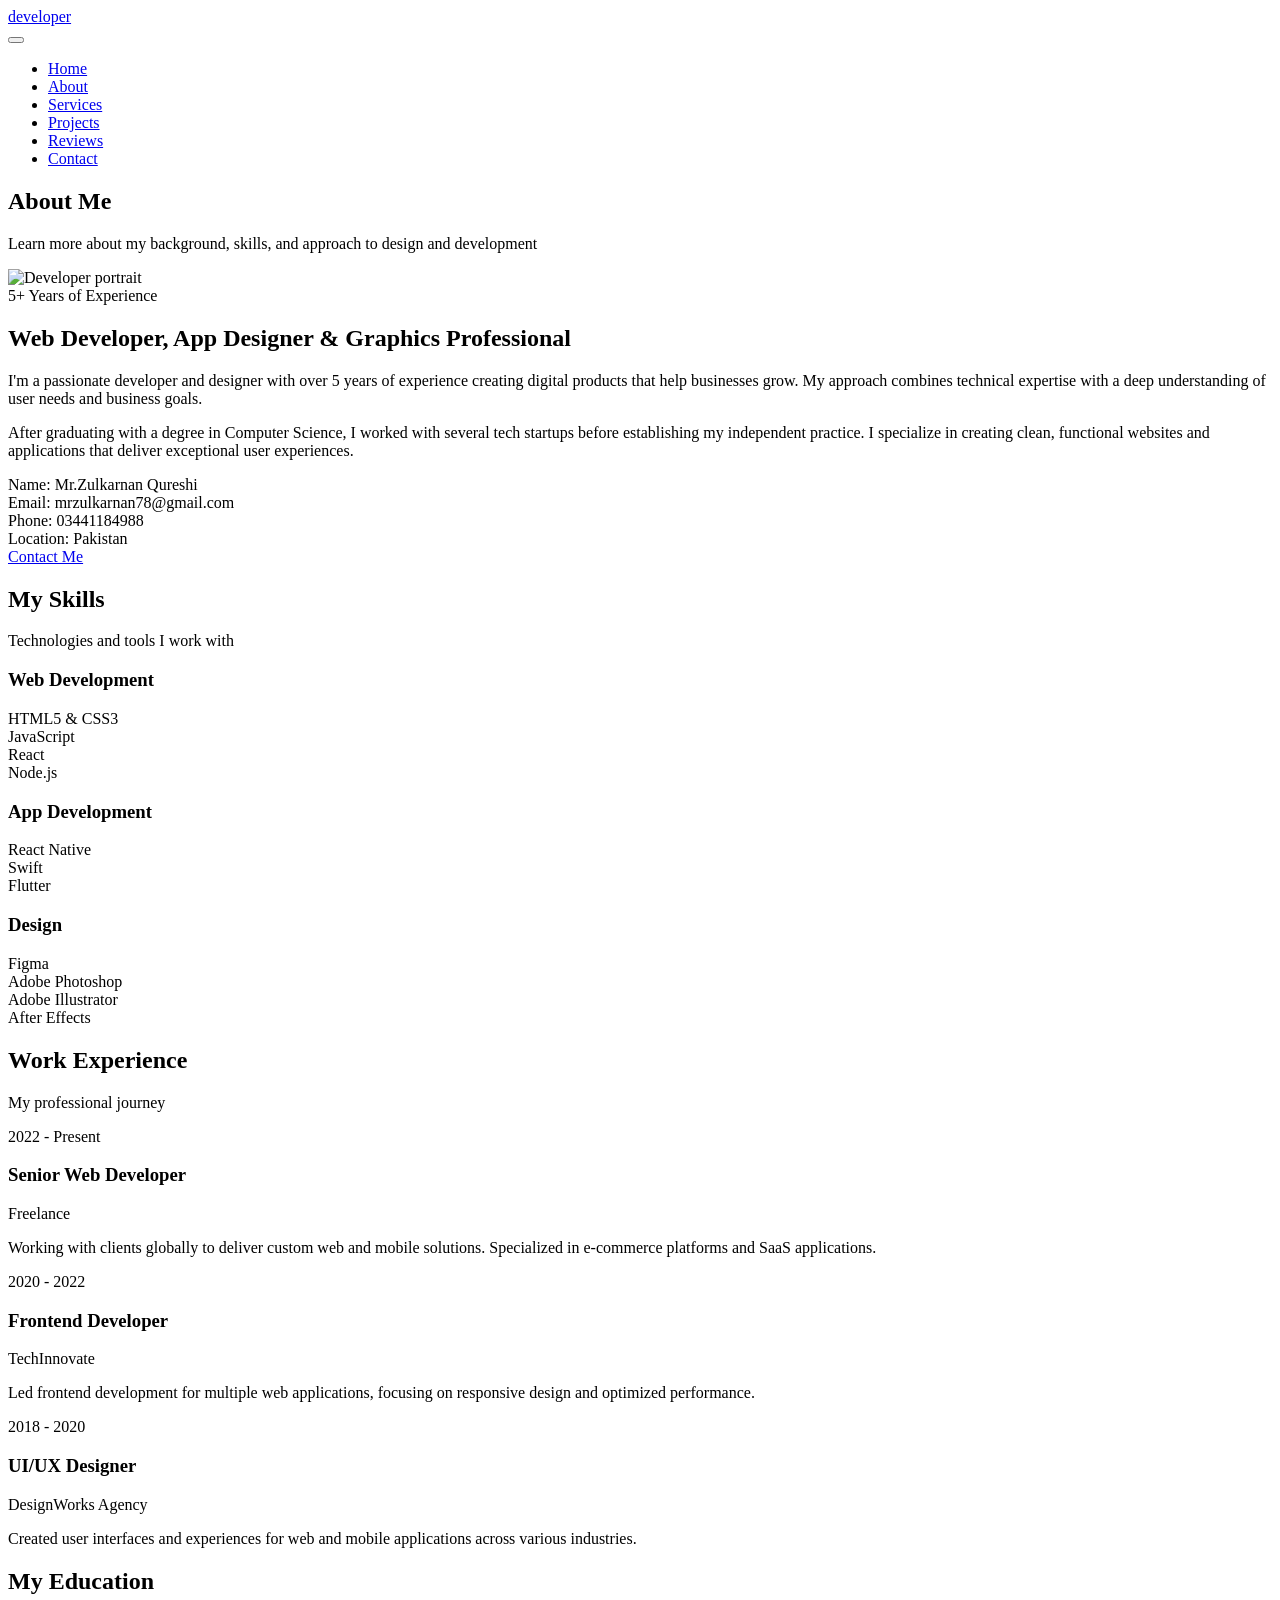
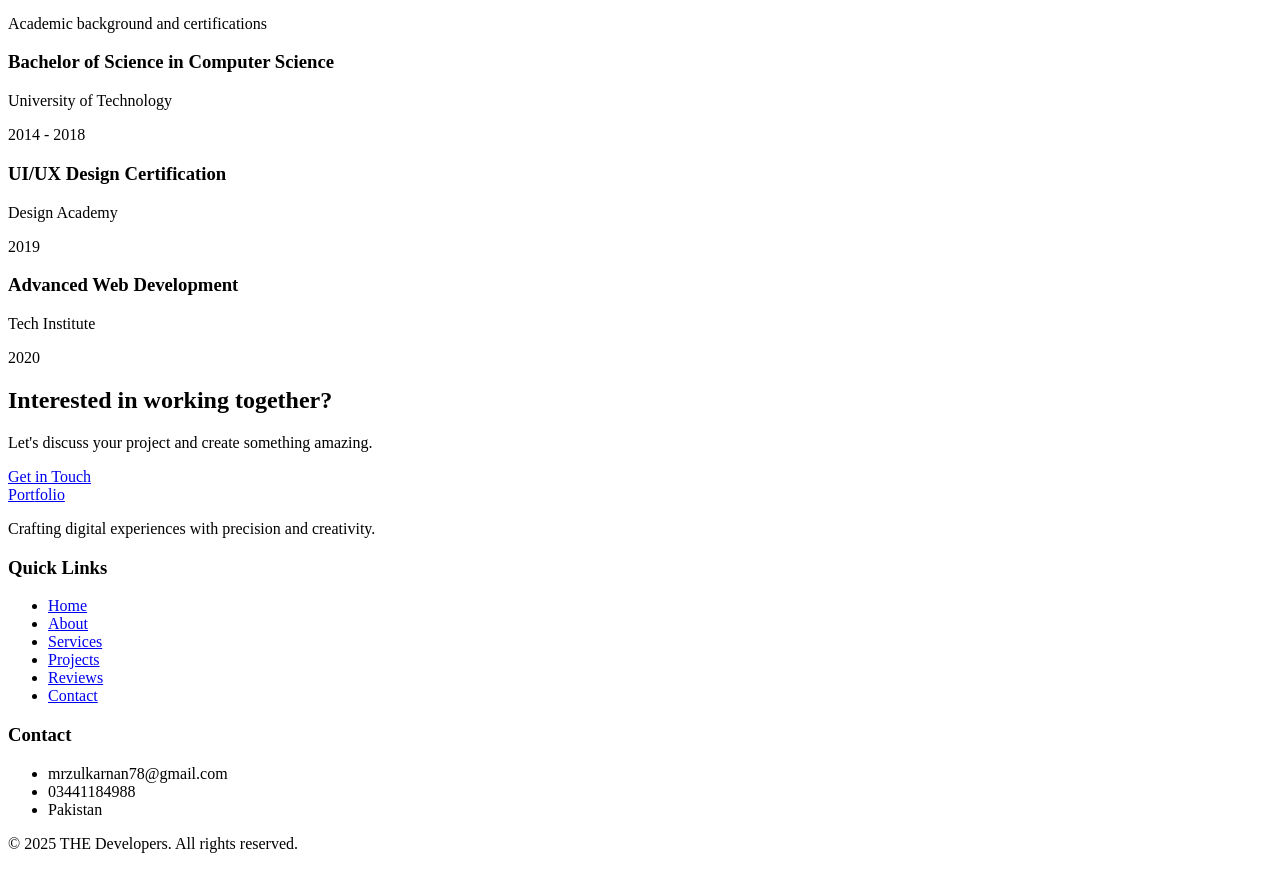
==== about.html @ 0aaea735 "Add files via upload" ====
<!DOCTYPE html>
<html lang="en">
<head>
  <meta charset="UTF-8">
  <meta name="viewport" content="width=device-width, initial-scale=1.0">
  <title>elite development</title>
  <link rel="stylesheet" href="css/reset.css">
  <link rel="stylesheet" href="css/variables.css">
  <link rel="stylesheet" href="css/global.css">
  <link rel="stylesheet" href="css/components.css">
  <link rel="stylesheet" href="css/about.css">
  <link rel="stylesheet" href="css/animations.css">
  <link rel="preconnect" href="https://fonts.googleapis.com">
  <link rel="preconnect" href="https://fonts.gstatic.com" crossorigin>
  <link href="https://fonts.googleapis.com/css2?family=Inter:wght@300;400;600;700&display=swap" rel="stylesheet">
  <script src="js/main.js" defer></script>
  <script src="js/animations.js" defer></script>
</head>
<body>
  <div class="cursor"></div>
  <div class="cursor-follower"></div>
  
  <header id="header">
    <div class="container">
      <div class="logo">
        <a href="index.html"><span class="highlight"></></span>developer</a>
      </div>
      <nav id="nav">
        <button class="nav-toggle" aria-label="Toggle navigation">
          <span></span>
          <span></span>
          <span></span>
        </button>
        <ul class="nav-menu">
          <li><a href="index.html">Home</a></li>
          <li><a href="about.html" class="active">About</a></li>
          <li><a href="services.html">Services</a></li>
          <li><a href="projects.html">Projects</a></li>
          <li><a href="reviews.html">Reviews</a></li>
          <li><a href="contact.html">Contact</a></li>
        </ul>
      </nav>
    </div>
  </header>

  <main>
    <section class="page-header">
      <div class="container">
        <h1>About <span class="highlight">Me</span></h1>
        <p>Learn more about my background, skills, and approach to design and development</p>
      </div>
    </section>

    <section class="about-intro">
      <div class="container">
        <div class="about-grid">
          <div class="about-image">
            <img src="https://images.pexels.com/photos/4069292/pexels-photo-4069292.jpeg?auto=compress&cs=tinysrgb&w=1260&h=750&dpr=2" alt="Developer portrait">
            <div class="experience-badge">
              <span class="number">5+</span>
              <span class="text">Years of Experience</span>
            </div>
          </div>
          <div class="about-content">
            <h2>Web Developer, App Designer & Graphics Professional</h2>
            <p>I'm a passionate developer and designer with over 5 years of experience creating digital products that help businesses grow. My approach combines technical expertise with a deep understanding of user needs and business goals.</p>
            <p>After graduating with a degree in Computer Science, I worked with several tech startups before establishing my independent practice. I specialize in creating clean, functional websites and applications that deliver exceptional user experiences.</p>
            <div class="personal-info">
              <div class="info-item">
                <span class="label">Name:</span>
                <span class="value">Mr.Zulkarnan Qureshi</span>
              </div>
              <div class="info-item">
                <span class="label">Email:</span>
                <span class="value">mrzulkarnan78@gmail.com</span>
              </div>
              <div class="info-item">
                <span class="label">Phone:</span>
                <span class="value">03441184988</span>
              </div>
              <div class="info-item">
                <span class="label">Location:</span>
                <span class="value">Pakistan</span>
              </div>
            </div>
            <div class="about-cta">
              <a href="contact.html" class="btn btn-primary">Contact Me</a>
              <!-- <a href="#" class="btn btn-outline" download>Download CV</a> -->
            </div>
          </div>
        </div>
      </div>
    </section>

    <section class="skills">
      <div class="container">
        <div class="section-header">
          <h2>My <span class="highlight">Skills</span></h2>
          <p>Technologies and tools I work with</p>
        </div>
        <div class="skills-wrapper">
          <div class="skill-category">
            <h3>Web Development</h3>
            <div class="skill-items">
              <div class="skill-item">
                <div class="skill-name">HTML5 & CSS3</div>
                <div class="skill-bar">
                  <div class="skill-progress" style="width: 95%;"></div>
                </div>
              </div>
              <div class="skill-item">
                <div class="skill-name">JavaScript</div>
                <div class="skill-bar">
                  <div class="skill-progress" style="width: 90%;"></div>
                </div>
              </div>
              <div class="skill-item">
                <div class="skill-name">React</div>
                <div class="skill-bar">
                  <div class="skill-progress" style="width: 85%;"></div>
                </div>
              </div>
              <div class="skill-item">
                <div class="skill-name">Node.js</div>
                <div class="skill-bar">
                  <div class="skill-progress" style="width: 80%;"></div>
                </div>
              </div>
            </div>
          </div>
          <div class="skill-category">
            <h3>App Development</h3>
            <div class="skill-items">
              <div class="skill-item">
                <div class="skill-name">React Native</div>
                <div class="skill-bar">
                  <div class="skill-progress" style="width: 85%;"></div>
                </div>
              </div>
              <div class="skill-item">
                <div class="skill-name">Swift</div>
                <div class="skill-bar">
                  <div class="skill-progress" style="width: 75%;"></div>
                </div>
              </div>
              <div class="skill-item">
                <div class="skill-name">Flutter</div>
                <div class="skill-bar">
                  <div class="skill-progress" style="width: 70%;"></div>
                </div>
              </div>
            </div>
          </div>
          <div class="skill-category">
            <h3>Design</h3>
            <div class="skill-items">
              <div class="skill-item">
                <div class="skill-name">Figma</div>
                <div class="skill-bar">
                  <div class="skill-progress" style="width: 90%;"></div>
                </div>
              </div>
              <div class="skill-item">
                <div class="skill-name">Adobe Photoshop</div>
                <div class="skill-bar">
                  <div class="skill-progress" style="width: 85%;"></div>
                </div>
              </div>
              <div class="skill-item">
                <div class="skill-name">Adobe Illustrator</div>
                <div class="skill-bar">
                  <div class="skill-progress" style="width: 80%;"></div>
                </div>
              </div>
              <div class="skill-item">
                <div class="skill-name">After Effects</div>
                <div class="skill-bar">
                  <div class="skill-progress" style="width: 70%;"></div>
                </div>
              </div>
            </div>
          </div>
        </div>
      </div>
    </section>

    <section class="experience">
      <div class="container">
        <div class="section-header">
          <h2>Work <span class="highlight">Experience</span></h2>
          <p>My professional journey</p>
        </div>
        <div class="timeline">
          <div class="timeline-item">
            <div class="timeline-marker"></div>
            <div class="timeline-content">
              <div class="timeline-date">2022 - Present</div>
              <h3>Senior Web Developer</h3>
              <p class="timeline-company">Freelance</p>
              <p>Working with clients globally to deliver custom web and mobile solutions. Specialized in e-commerce platforms and SaaS applications.</p>
            </div>
          </div>
          <div class="timeline-item">
            <div class="timeline-marker"></div>
            <div class="timeline-content">
              <div class="timeline-date">2020 - 2022</div>
              <h3>Frontend Developer</h3>
              <p class="timeline-company">TechInnovate</p>
              <p>Led frontend development for multiple web applications, focusing on responsive design and optimized performance.</p>
            </div>
          </div>
          <div class="timeline-item">
            <div class="timeline-marker"></div>
            <div class="timeline-content">
              <div class="timeline-date">2018 - 2020</div>
              <h3>UI/UX Designer</h3>
              <p class="timeline-company">DesignWorks Agency</p>
              <p>Created user interfaces and experiences for web and mobile applications across various industries.</p>
            </div>
          </div>
        </div>
      </div>
    </section>

    <section class="education">
      <div class="container">
        <div class="section-header">
          <h2>My <span class="highlight">Education</span></h2>
          <p>Academic background and certifications</p>
        </div>
        <div class="education-grid">
          <div class="education-item">
            <div class="education-icon">
              <i class="icon-graduation"></i>
            </div>
            <div class="education-content">
              <h3>Bachelor of Science in Computer Science</h3>
              <p class="education-institution">University of Technology</p>
              <p class="education-date">2014 - 2018</p>
            </div>
          </div>
          <div class="education-item">
            <div class="education-icon">
              <i class="icon-certificate"></i>
            </div>
            <div class="education-content">
              <h3>UI/UX Design Certification</h3>
              <p class="education-institution">Design Academy</p>
              <p class="education-date">2019</p>
            </div>
          </div>
          <div class="education-item">
            <div class="education-icon">
              <i class="icon-certificate"></i>
            </div>
            <div class="education-content">
              <h3>Advanced Web Development</h3>
              <p class="education-institution">Tech Institute</p>
              <p class="education-date">2020</p>
            </div>
          </div>
        </div>
      </div>
    </section>

    <section class="cta-section">
      <div class="container">
        <div class="cta-content">
          <h2>Interested in working <span class="highlight">together</span>?</h2>
          <p>Let's discuss your project and create something amazing.</p>
          <a href="contact.html" class="btn btn-primary">Get in Touch</a>
        </div>
      </div>
    </section>
  </main>

  <footer>
    <div class="container">
      <div class="footer-content">
        <div class="footer-col">
          <div class="footer-logo">
            <a href="index.html"><span class="highlight">Port</span>folio</a>
          </div>
          <p>Crafting digital experiences with precision and creativity.</p>
          <div class="social-links">
            <a href="#" aria-label="Github"><i class="icon-github"></i></a>
            <a href="#" aria-label="LinkedIn"><i class="icon-linkedin"></i></a>
            <a href="#" aria-label="Twitter"><i class="icon-twitter"></i></a>
            <a href="#" aria-label="Instagram"><i class="icon-instagram"></i></a>
          </div>
        </div>
        <div class="footer-col">
          <h3>Quick Links</h3>
          <ul>
            <li><a href="index.html">Home</a></li>
            <li><a href="about.html">About</a></li>
            <li><a href="services.html">Services</a></li>
            <li><a href="projects.html">Projects</a></li>
            <li><a href="reviews.html">Reviews</a></li>
            <li><a href="contact.html">Contact</a></li>
          </ul>
        </div>
        <div class="footer-col">
          <h3>Contact</h3>
          <ul class="contact-info">
            <li><i class="icon-mail"></i>mrzulkarnan78@gmail.com</li>
            <li><i class="icon-phone"></i>03441184988</li>
            <li><i class="icon-map"></i>Pakistan</li>
          </ul>
        </div>
      </div>
      <div class="footer-bottom">
        <p>&copy; 2025 THE Developers. All rights reserved.</p>
      </div>
    </div>
  </footer>
</body>
</html>
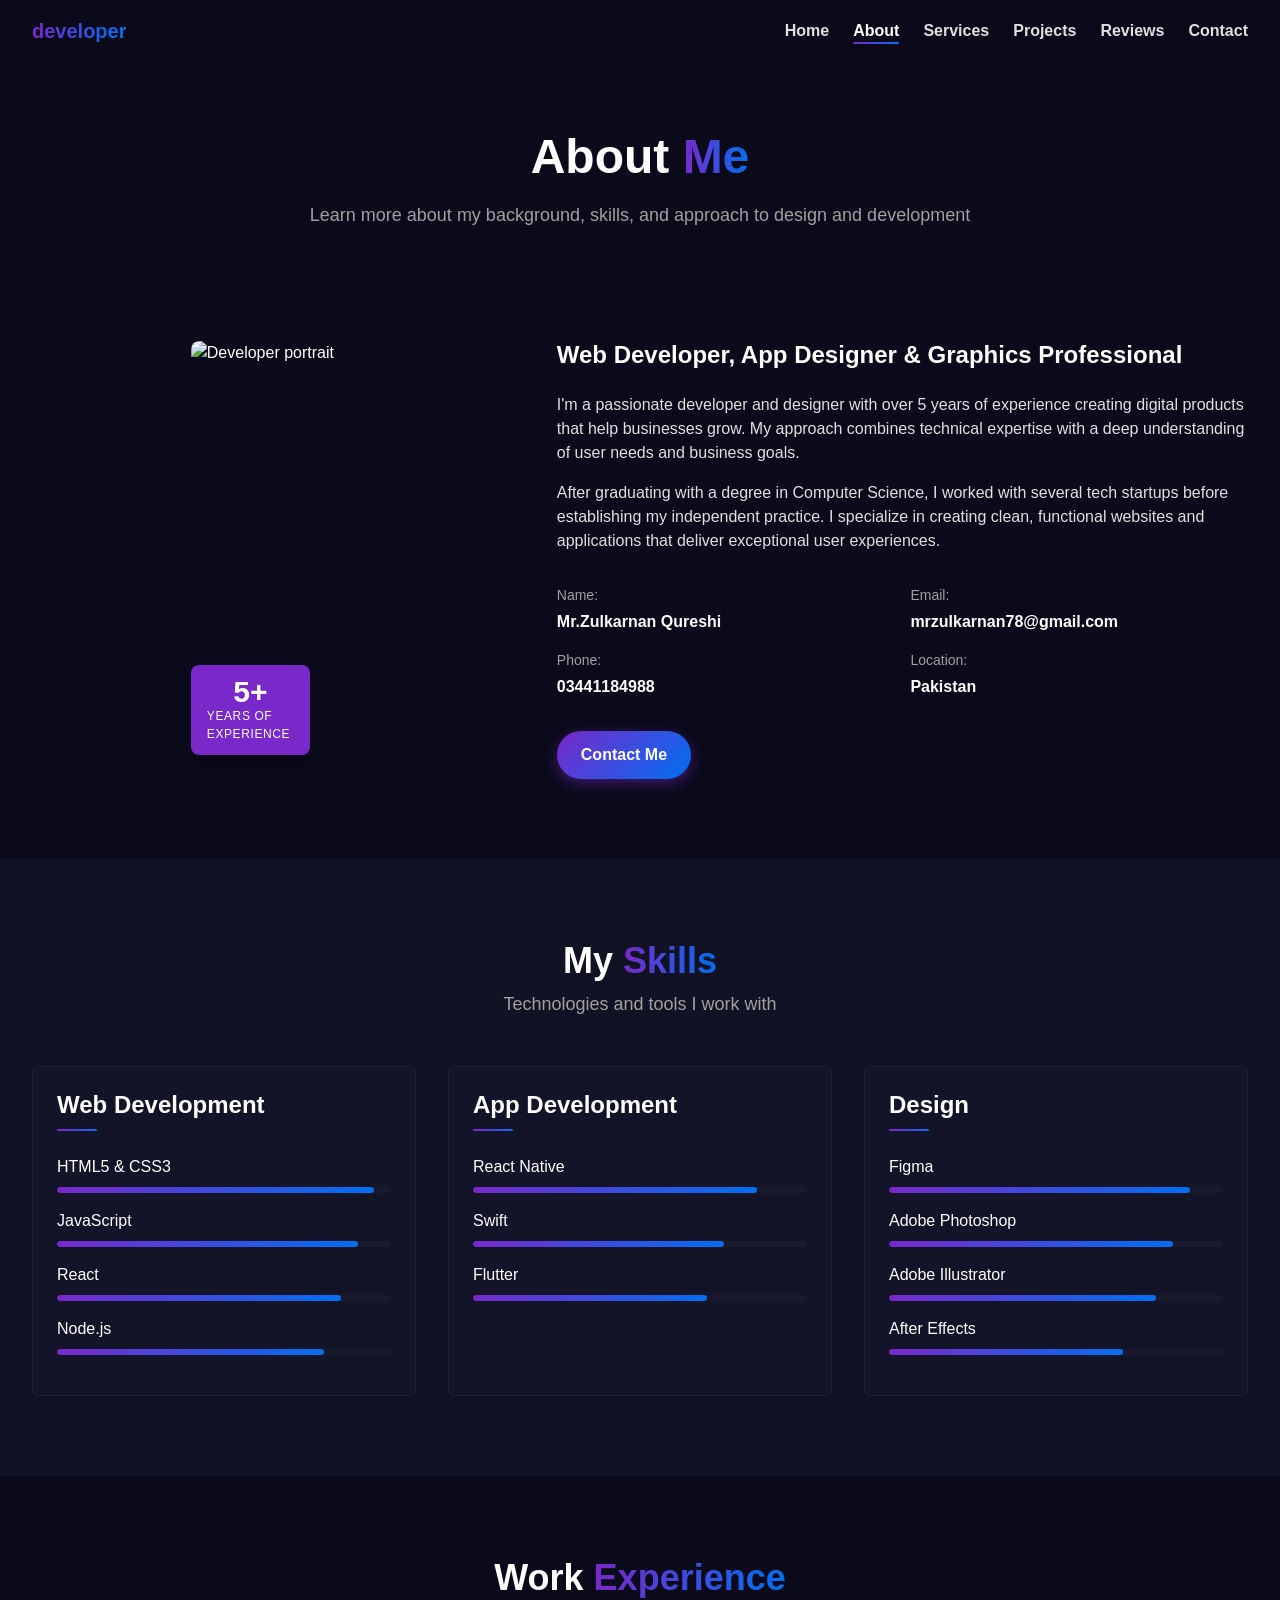
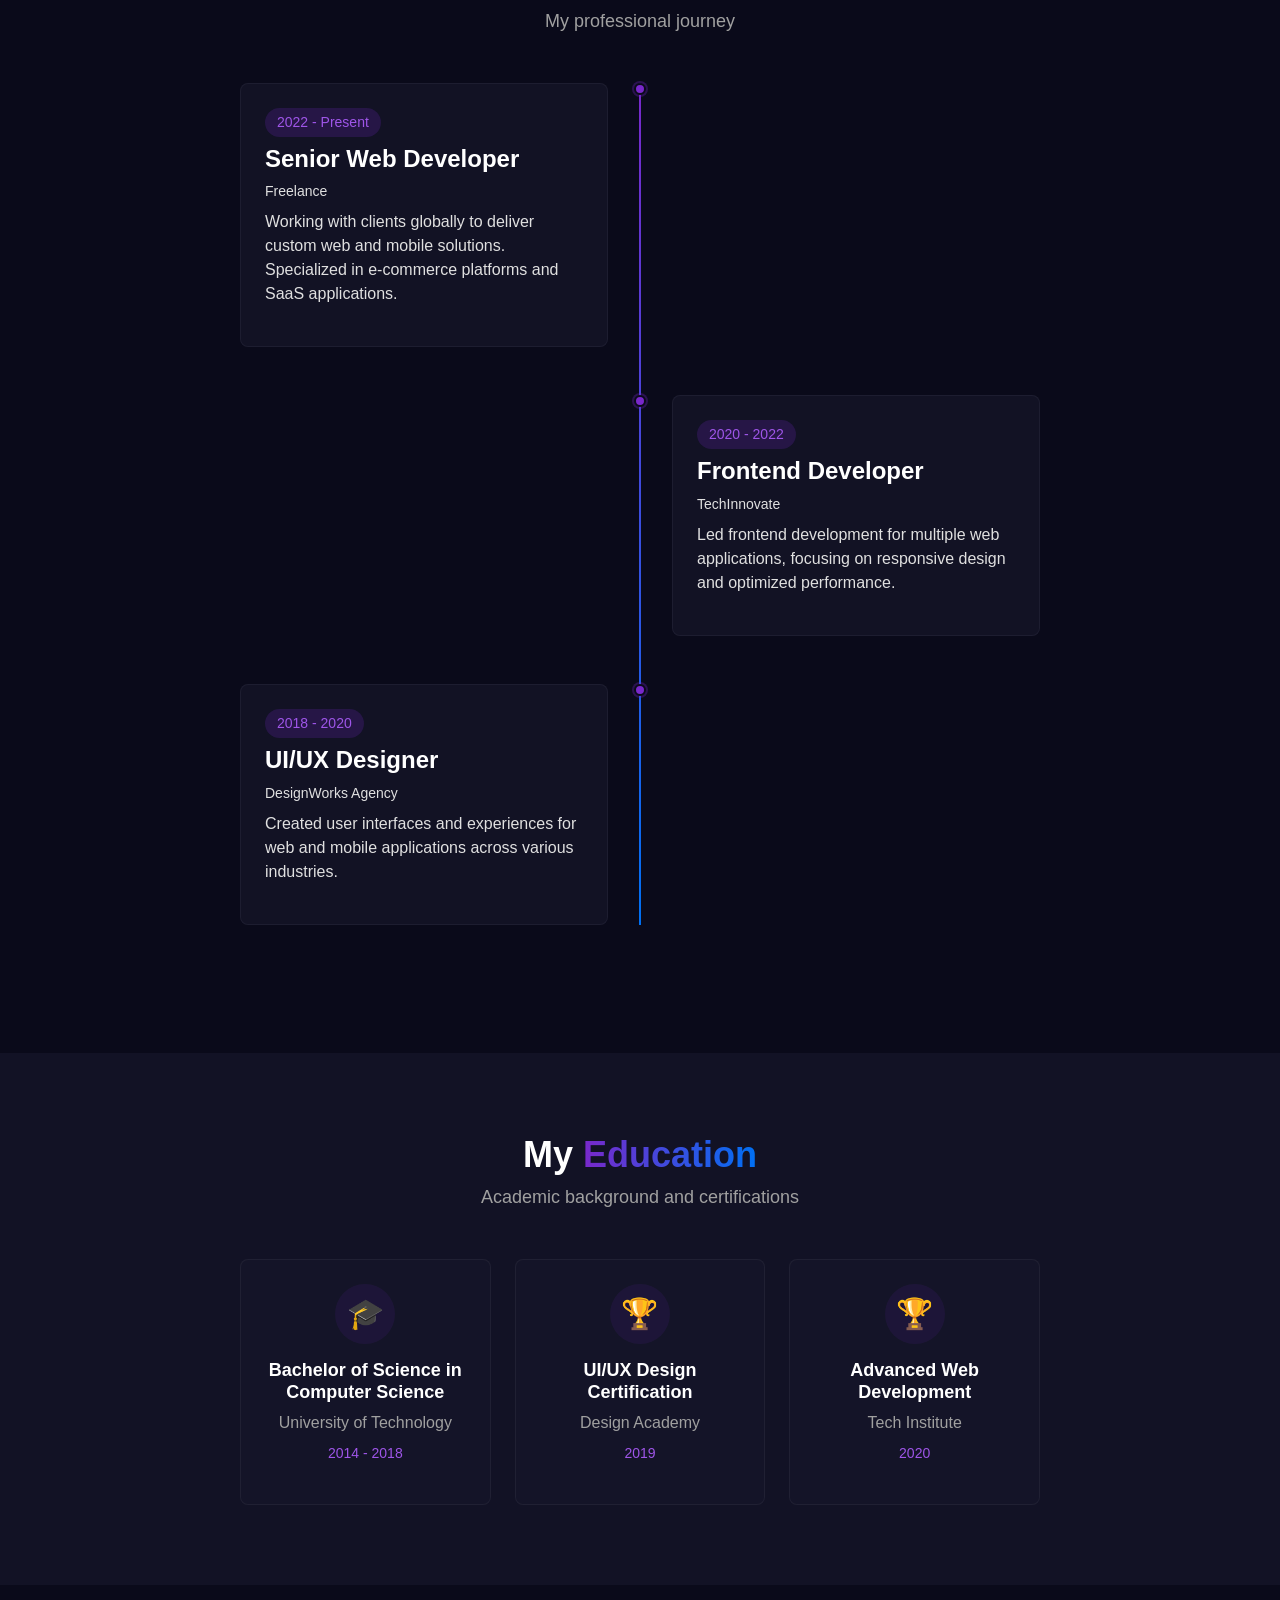
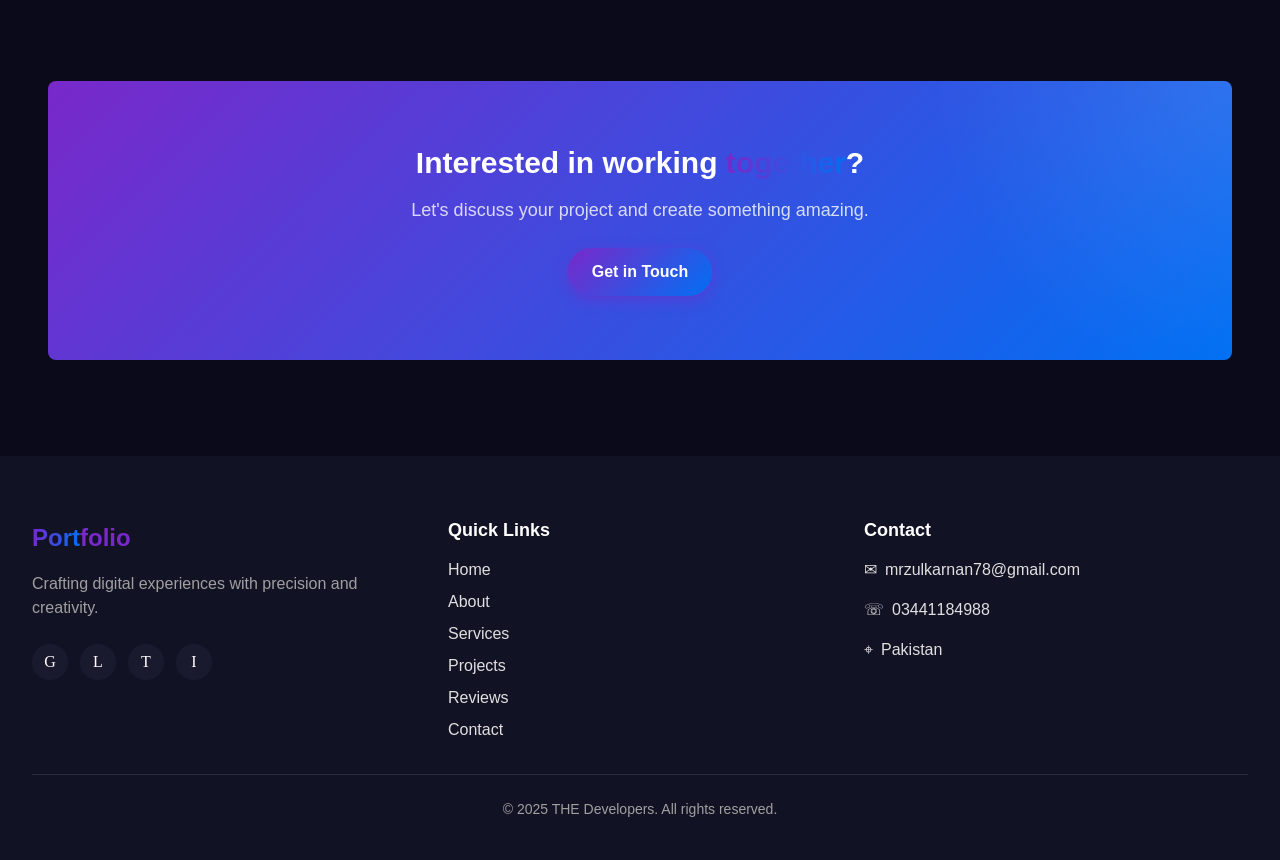
==== commit e4ca99db: "Update about.html" ====
--- a/about.html
+++ b/about.html
@@ -4,17 +4,17 @@
   <meta charset="UTF-8">
   <meta name="viewport" content="width=device-width, initial-scale=1.0">
   <title>elite development</title>
-  <link rel="stylesheet" href="css/reset.css">
-  <link rel="stylesheet" href="css/variables.css">
-  <link rel="stylesheet" href="css/global.css">
-  <link rel="stylesheet" href="css/components.css">
-  <link rel="stylesheet" href="css/about.css">
-  <link rel="stylesheet" href="css/animations.css">
+  <link rel="stylesheet" href="reset.css">
+  <link rel="stylesheet" href="variables.css">
+  <link rel="stylesheet" href="global.css">
+  <link rel="stylesheet" href="components.css">
+  <link rel="stylesheet" href="about.css">
+  <link rel="stylesheet" href="animations.css">
   <link rel="preconnect" href="https://fonts.googleapis.com">
   <link rel="preconnect" href="https://fonts.gstatic.com" crossorigin>
   <link href="https://fonts.googleapis.com/css2?family=Inter:wght@300;400;600;700&display=swap" rel="stylesheet">
-  <script src="js/main.js" defer></script>
-  <script src="js/animations.js" defer></script>
+  <script src="main.js" defer></script>
+  <script src="animations.js" defer></script>
 </head>
 <body>
   <div class="cursor"></div>
@@ -315,4 +315,4 @@
     </div>
   </footer>
 </body>
-</html>+</html>
--- a/variables.css
+++ b/variables.css
@@ -0,0 +1,113 @@
+/* Variables */
+:root {
+  /* Colors - Dark Theme */
+  --color-bg-primary: #0A0A1A;
+  --color-bg-secondary: #121225;
+  --color-bg-tertiary: #1A1A2E;
+  --color-bg-card: rgba(22, 22, 42, 0.7);
+  --color-bg-card-hover: rgba(26, 26, 50, 0.9);
+  
+  /* Accent Colors */
+  --color-primary: #7928CA;
+  --color-primary-light: #9F56E9;
+  --color-primary-dark: #5B1E9E;
+  --color-secondary: #0070F3;
+  --color-secondary-light: #3694FF;
+  --color-secondary-dark: #0058C0;
+  --color-accent: #FF4D4D;
+  
+  /* Text Colors */
+  --color-text-primary: #FFFFFF;
+  --color-text-secondary: #E0E0E0;
+  --color-text-tertiary: #A0A0A0;
+  --color-text-muted: #6B7280;
+  
+  /* UI Colors */
+  --color-success: #10B981;
+  --color-warning: #FBBF24;
+  --color-error: #EF4444;
+  --color-info: #3B82F6;
+  
+  /* Gradients */
+  --gradient-primary: linear-gradient(135deg, var(--color-primary) 0%, var(--color-secondary) 100%);
+  --gradient-card: linear-gradient(180deg, rgba(26, 26, 46, 0.5) 0%, rgba(26, 26, 46, 0.8) 100%);
+  --gradient-button: linear-gradient(135deg, var(--color-primary) 0%, var(--color-secondary) 100%);
+  --gradient-text: linear-gradient(90deg, var(--color-primary) 0%, var(--color-secondary) 100%);
+  
+  /* Shadows */
+  --shadow-sm: 0 2px 4px rgba(0, 0, 0, 0.2);
+  --shadow-md: 0 4px 6px rgba(0, 0, 0, 0.2);
+  --shadow-lg: 0 10px 15px rgba(0, 0, 0, 0.2);
+  --shadow-xl: 0 20px 25px rgba(0, 0, 0, 0.2);
+  --shadow-glow: 0 0 20px rgba(121, 40, 202, 0.3);
+  --shadow-button: 0 4px 14px rgba(121, 40, 202, 0.5);
+  
+  /* Typography */
+  --font-family: 'Inter', -apple-system, BlinkMacSystemFont, 'Segoe UI', Roboto, Oxygen, Ubuntu, Cantarell, 'Open Sans', 'Helvetica Neue', sans-serif;
+  --font-size-xs: 0.75rem;   /* 12px */
+  --font-size-sm: 0.875rem;  /* 14px */
+  --font-size-base: 1rem;    /* 16px */
+  --font-size-lg: 1.125rem;  /* 18px */
+  --font-size-xl: 1.25rem;   /* 20px */
+  --font-size-2xl: 1.5rem;   /* 24px */
+  --font-size-3xl: 1.875rem; /* 30px */
+  --font-size-4xl: 2.25rem;  /* 36px */
+  --font-size-5xl: 3rem;     /* 48px */
+  --font-size-6xl: 3.75rem;  /* 60px */
+  
+  /* Font Weights */
+  --font-weight-light: 300;
+  --font-weight-regular: 400;
+  --font-weight-semibold: 600;
+  --font-weight-bold: 700;
+  
+  /* Line Heights */
+  --line-height-tight: 1.2;
+  --line-height-normal: 1.5;
+  --line-height-loose: 1.8;
+  
+  /* Spacing - following 8px grid system */
+  --space-1: 0.25rem;  /* 4px */
+  --space-2: 0.5rem;   /* 8px */
+  --space-3: 0.75rem;  /* 12px */
+  --space-4: 1rem;     /* 16px */
+  --space-5: 1.25rem;  /* 20px */
+  --space-6: 1.5rem;   /* 24px */
+  --space-8: 2rem;     /* 32px */
+  --space-10: 2.5rem;  /* 40px */
+  --space-12: 3rem;    /* 48px */
+  --space-16: 4rem;    /* 64px */
+  --space-20: 5rem;    /* 80px */
+  --space-24: 6rem;    /* 96px */
+  --space-32: 8rem;    /* 128px */
+  
+  /* Border Radius */
+  --radius-sm: 0.125rem; /* 2px */
+  --radius-md: 0.25rem;  /* 4px */
+  --radius-lg: 0.5rem;   /* 8px */
+  --radius-xl: 0.75rem;  /* 12px */
+  --radius-2xl: 1rem;    /* 16px */
+  --radius-3xl: 1.5rem;  /* 24px */
+  --radius-full: 9999px;
+  
+  /* Transitions */
+  --transition-fast: 0.15s ease;
+  --transition-normal: 0.3s ease;
+  --transition-slow: 0.5s ease;
+  
+  /* Z-indices */
+  --z-0: 0;
+  --z-10: 10;
+  --z-20: 20;
+  --z-30: 30;
+  --z-40: 40;
+  --z-50: 50;
+  --z-auto: auto;
+  
+  /* Container Widths */
+  --container-sm: 640px;
+  --container-md: 768px;
+  --container-lg: 1024px;
+  --container-xl: 1280px;
+  --container-2xl: 1536px;
+}
--- a/global.css
+++ b/global.css
@@ -0,0 +1,473 @@
+/* Global Styles */
+body {
+  font-family: var(--font-family);
+  background-color: var(--color-bg-primary);
+  color: var(--color-text-primary);
+  font-weight: var(--font-weight-regular);
+  line-height: var(--line-height-normal);
+  overflow-x: hidden;
+}
+
+/* Container */
+.container {
+  width: 100%;
+  max-width: var(--container-xl);
+  margin: 0 auto;
+  padding: 0 var(--space-4);
+}
+
+@media (min-width: 768px) {
+  .container {
+    padding: 0 var(--space-8);
+  }
+}
+
+/* Typography */
+h1, h2, h3, h4, h5, h6 {
+  font-weight: var(--font-weight-bold);
+  line-height: var(--line-height-tight);
+  margin-bottom: var(--space-4);
+  color: var(--color-text-primary);
+}
+
+h1 {
+  font-size: var(--font-size-4xl);
+}
+
+h2 {
+  font-size: var(--font-size-3xl);
+}
+
+h3 {
+  font-size: var(--font-size-2xl);
+}
+
+h4 {
+  font-size: var(--font-size-xl);
+}
+
+h5 {
+  font-size: var(--font-size-lg);
+}
+
+h6 {
+  font-size: var(--font-size-base);
+}
+
+p {
+  margin-bottom: var(--space-4);
+}
+
+a {
+  color: var(--color-primary);
+  transition: color var(--transition-fast);
+}
+
+a:hover {
+  color: var(--color-primary-light);
+}
+
+.highlight {
+  background: var(--gradient-text);
+  -webkit-background-clip: text;
+  background-clip: text;
+  -webkit-text-fill-color: transparent;
+  color: var(--color-primary);
+  position: relative;
+  display: inline-block;
+}
+
+.text-center {
+  text-align: center;
+}
+
+.text-left {
+  text-align: left;
+}
+
+.text-right {
+  text-align: right;
+}
+
+/* Sections */
+section {
+  padding: var(--space-16) 0;
+}
+
+.section-header {
+  text-align: center;
+  margin-bottom: var(--space-12);
+}
+
+.section-header h2 {
+  margin-bottom: var(--space-2);
+}
+
+.section-header p {
+  color: var(--color-text-tertiary);
+  font-size: var(--font-size-lg);
+  max-width: 800px;
+  margin: 0 auto;
+}
+
+.section-cta {
+  text-align: center;
+  margin-top: var(--space-12);
+}
+
+/* Header */
+header {
+  position: fixed;
+  top: 0;
+  left: 0;
+  width: 100%;
+  background: rgba(10, 10, 26, 0.95);
+  backdrop-filter: blur(10px);
+  -webkit-backdrop-filter: blur(10px);
+  z-index: var(--z-50);
+  transition: background var(--transition-normal);
+  padding: var(--space-4) 0;
+}
+
+header .container {
+  display: flex;
+  justify-content: space-between;
+  align-items: center;
+}
+
+.logo {
+  font-size: var(--font-size-2xl);
+  font-weight: var(--font-weight-bold);
+}
+
+.nav-menu {
+  display: none;
+}
+
+@media (min-width: 768px) {
+  .nav-menu {
+    display: flex;
+    gap: var(--space-6);
+  }
+  
+  .nav-toggle {
+    display: none;
+  }
+}
+
+.nav-menu a {
+  color: var(--color-text-secondary);
+  font-weight: var(--font-weight-semibold);
+  position: relative;
+}
+
+.nav-menu a:hover,
+.nav-menu a.active {
+  color: var(--color-text-primary);
+}
+
+.nav-menu a.active::after {
+  content: '';
+  position: absolute;
+  bottom: -5px;
+  left: 0;
+  width: 100%;
+  height: 2px;
+  background: var(--gradient-primary);
+  border-radius: var(--radius-full);
+}
+
+.nav-toggle {
+  display: flex;
+  flex-direction: column;
+  justify-content: space-between;
+  width: 24px;
+  height: 18px;
+}
+
+.nav-toggle span {
+  width: 100%;
+  height: 2px;
+  background-color: var(--color-text-primary);
+  border-radius: var(--radius-full);
+  transition: all var(--transition-normal);
+}
+
+/* Mobile Navigation */
+@media (min-width: 768px) {
+  .nav-toggle {
+    display: none !important;
+  }
+}
+
+/* Footer */
+footer {
+  background-color: var(--color-bg-secondary);
+  padding: var(--space-16) 0 var(--space-6);
+}
+
+.footer-content {
+  display: grid;
+  grid-template-columns: 1fr;
+  gap: var(--space-8);
+  margin-bottom: var(--space-8);
+}
+
+@media (min-width: 768px) {
+  .footer-content {
+    grid-template-columns: repeat(3, 1fr);
+  }
+}
+
+.footer-logo {
+  font-size: var(--font-size-2xl);
+  font-weight: var(--font-weight-bold);
+  margin-bottom: var(--space-4);
+}
+
+.footer-col h3 {
+  font-size: var(--font-size-lg);
+  margin-bottom: var(--space-4);
+}
+
+.footer-col p {
+  color: var(--color-text-tertiary);
+  margin-bottom: var(--space-6);
+}
+
+.footer-col ul {
+  display: flex;
+  flex-direction: column;
+  gap: var(--space-2);
+}
+
+.footer-col ul a {
+  color: var(--color-text-secondary);
+  transition: color var(--transition-fast);
+}
+
+.footer-col ul a:hover {
+  color: var(--color-primary-light);
+}
+
+.contact-info li {
+  display: flex;
+  align-items: center;
+  gap: var(--space-2);
+  margin-bottom: var(--space-2);
+  color: var(--color-text-secondary);
+}
+
+.social-links {
+  display: flex;
+  gap: var(--space-3);
+}
+
+.social-links a {
+  display: flex;
+  align-items: center;
+  justify-content: center;
+  width: 36px;
+  height: 36px;
+  border-radius: var(--radius-full);
+  background-color: var(--color-bg-tertiary);
+  color: var(--color-text-primary);
+  transition: all var(--transition-normal);
+}
+
+.social-links a:hover {
+  background-color: var(--color-primary);
+  transform: translateY(-3px);
+  box-shadow: var(--shadow-glow);
+}
+
+.footer-bottom {
+  border-top: 1px solid rgba(255, 255, 255, 0.1);
+  padding-top: var(--space-6);
+  text-align: center;
+  color: var(--color-text-tertiary);
+  font-size: var(--font-size-sm);
+}
+
+/* Page Header */
+.page-header {
+  text-align: center;
+  padding: var(--space-24) 0 var(--space-16);
+  margin-top: var(--space-8);
+}
+
+.page-header h1 {
+  font-size: var(--font-size-5xl);
+  margin-bottom: var(--space-4);
+}
+
+.page-header p {
+  color: var(--color-text-tertiary);
+  font-size: var(--font-size-lg);
+  max-width: 800px;
+  margin: 0 auto;
+}
+
+/* CTA Section */
+.cta-section {
+  background: var(--gradient-primary);
+  border-radius: var(--radius-lg);
+  margin: var(--space-16) var(--space-4);
+  padding: var(--space-12) var(--space-4);
+  text-align: center;
+  position: relative;
+  overflow: hidden;
+}
+
+.cta-section::before {
+  content: '';
+  position: absolute;
+  top: 0;
+  left: 0;
+  right: 0;
+  bottom: 0;
+  background: radial-gradient(circle at top right, rgba(255, 255, 255, 0.1), transparent 300px);
+  pointer-events: none;
+}
+
+.cta-content {
+  position: relative;
+  z-index: var(--z-10);
+ 
+}
+
+.highlight{
+  color: blue;
+}
+
+.cta-section h2 {
+  font-size: var(--font-size-3xl);
+  margin-bottom: var(--space-4);
+  color: var(--color-text-primary);
+}
+
+.cta-section p {
+  color: rgba(255, 255, 255, 0.8);
+  font-size: var(--font-size-lg);
+  margin-bottom: var(--space-6);
+  max-width: 600px;
+  margin-left: auto;
+  margin-right: auto;
+}
+
+/* Custom Scrollbar */
+::-webkit-scrollbar {
+  width: 10px;
+}
+
+::-webkit-scrollbar-track {
+  background: var(--color-bg-secondary);
+}
+
+::-webkit-scrollbar-thumb {
+  background: var(--color-bg-tertiary);
+  border-radius: var(--radius-full);
+}
+
+::-webkit-scrollbar-thumb:hover {
+  background: var(--color-primary-dark);
+}
+
+/* Media Queries */
+@media (min-width: 480px) {
+  h1 {
+    font-size: var(--font-size-5xl);
+  }
+  
+  h2 {
+    font-size: var(--font-size-4xl);
+  }
+}
+
+@media (min-width: 768px) {
+  section {
+    padding: var(--space-20) 0;
+  }
+  
+  .cta-section {
+    margin: var(--space-20) var(--space-8);
+    padding: var(--space-16) var(--space-8);
+  }
+}
+
+@media (min-width: 1024px) {
+  section {
+    padding: var(--space-24) 0;
+  }
+  
+  .cta-section {
+    margin: var(--space-24) var(--space-12);
+  }
+}
+
+/* Accessibility */
+.skip-link {
+  position: absolute;
+  top: -40px;
+  left: 0;
+  background: var(--color-primary);
+  color: white;
+  padding: 8px;
+  z-index: 100;
+}
+
+.skip-link:focus {
+  top: 0;
+}
+
+/* Social Icons */
+[class^="icon-"] {
+  font-family: 'icomoon' !important;
+  font-style: normal;
+  font-weight: normal;
+  font-variant: normal;
+  text-transform: none;
+  line-height: 1;
+  -webkit-font-smoothing: antialiased;
+  -moz-osx-font-smoothing: grayscale;
+}
+
+.icon-github:before {
+  content: "G";
+}
+
+.icon-linkedin:before {
+  content: "L";
+}
+
+.icon-twitter:before {
+  content: "T";
+}
+
+.icon-instagram:before {
+  content: "I";
+}
+
+.icon-mail:before {
+  content: "✉";
+}
+
+.icon-phone:before {
+  content: "☏";
+}
+
+.icon-map:before {
+  content: "⌖";
+}
+
+.icon-graduation:before {
+  content: "🎓";
+}
+
+.icon-certificate:before {
+  content: "🏆";
+}
+
+.icon-speed:before {
+  content: "⚡";
+}
--- a/components.css
+++ b/components.css
@@ -0,0 +1,606 @@
+/* Common Components */
+
+/* Logo */
+.logo {
+  display: flex;
+  align-items: center;
+  gap: var(--space-2);
+}
+
+.logo img {
+  width: 40px;
+  height: 40px;
+  object-fit: cover;
+  border-radius: var(--radius-lg);
+}
+
+.logo a {
+  font-size: var(--font-size-xl);
+  font-weight: var(--font-weight-bold);
+  background: var(--gradient-text);
+  -webkit-background-clip: text;
+  background-clip: text;
+  -webkit-text-fill-color: transparent;
+}
+
+/* Buttons */
+.btn {
+  display: inline-flex;
+  align-items: center;
+  justify-content: center;
+  padding: var(--space-3) var(--space-6);
+  border-radius: var(--radius-full);
+  font-weight: var(--font-weight-semibold);
+  transition: all var(--transition-normal);
+  position: relative;
+  overflow: hidden;
+  z-index: var(--z-10);
+  text-align: center;
+}
+
+.btn::before {
+  content: '';
+  position: absolute;
+  top: 0;
+  left: 0;
+  width: 100%;
+  height: 100%;
+  background: rgba(255, 255, 255, 0.1);
+  transform: translateY(100%);
+  transition: transform var(--transition-fast);
+  z-index: -1;
+}
+
+.btn:hover::before {
+  transform: translateY(0);
+}
+
+.btn-primary {
+  background: var(--gradient-button);
+  color: white;
+  box-shadow: var(--shadow-button);
+}
+
+.btn-primary:hover {
+  transform: translateY(-2px);
+  box-shadow: 0 6px 20px rgba(121, 40, 202, 0.5);
+  color: white;
+}
+
+.btn-outline {
+  background: transparent;
+  color: var(--color-text-primary);
+  border: 1px solid rgba(255, 255, 255, 0.2);
+  box-shadow: inset 0 0 0 1px rgba(255, 255, 255, 0.1);
+}
+
+.btn-outline:hover {
+  border-color: var(--color-primary);
+  color: var(--color-primary-light);
+  transform: translateY(-2px);
+}
+
+.btn-sm {
+  padding: var(--space-2) var(--space-4);
+  font-size: var(--font-size-sm);
+}
+
+/* Badges */
+.badge {
+  display: inline-block;
+  padding: var(--space-1) var(--space-3);
+  background-color: rgba(121, 40, 202, 0.2);
+  color: var(--color-primary-light);
+  border: 1px solid rgba(121, 40, 202, 0.3);
+  border-radius: var(--radius-full);
+  font-size: var(--font-size-xs);
+  font-weight: var(--font-weight-semibold);
+  text-transform: uppercase;
+  letter-spacing: 0.05em;
+  margin-bottom: var(--space-4);
+}
+
+/* Cards */
+.card {
+  background: var(--color-bg-card);
+  border-radius: var(--radius-lg);
+  padding: var(--space-6);
+  transition: all var(--transition-normal);
+  border: 1px solid rgba(255, 255, 255, 0.05);
+  backdrop-filter: blur(10px);
+  -webkit-backdrop-filter: blur(10px);
+  box-shadow: var(--shadow-md);
+}
+
+.card:hover {
+  transform: translateY(-5px);
+  background: var(--color-bg-card-hover);
+  box-shadow: var(--shadow-lg);
+  border-color: rgba(255, 255, 255, 0.1);
+}
+
+/* Service Cards */
+.service-card {
+  background: var(--color-bg-card);
+  border-radius: var(--radius-lg);
+  padding: var(--space-6);
+  transition: all var(--transition-normal);
+  border: 1px solid rgba(255, 255, 255, 0.05);
+  backdrop-filter: blur(10px);
+  -webkit-backdrop-filter: blur(10px);
+  display: flex;
+  flex-direction: column;
+  height: 100%;
+}
+
+.service-card:hover {
+  transform: translateY(-5px);
+  background: var(--color-bg-card-hover);
+  box-shadow: var(--shadow-glow);
+  border-color: rgba(121, 40, 202, 0.3);
+}
+
+.service-icon {
+  width: 60px;
+  height: 60px;
+  border-radius: var(--radius-lg);
+  margin-bottom: var(--space-4);
+  overflow: hidden;
+}
+
+.service-card h3 {
+  margin-bottom: var(--space-2);
+  font-size: var(--font-size-xl);
+}
+
+.service-card p {
+  color: var(--color-text-tertiary);
+  margin-bottom: var(--space-4);
+}
+
+.card-link {
+  color: var(--color-primary);
+  font-weight: var(--font-weight-semibold);
+  display: inline-flex;
+  align-items: center;
+  margin-top: auto;
+  position: relative;
+}
+
+.card-link::after {
+  content: '→';
+  margin-left: var(--space-2);
+  transition: transform var(--transition-fast);
+}
+
+.card-link:hover::after {
+  transform: translateX(4px);
+}
+
+/* Project Cards */
+.project-card {
+  position: relative;
+  border-radius: var(--radius-lg);
+  overflow: hidden;
+  background-color: var(--color-bg-card);
+  transition: all 0.3s ease;
+  height: 100%;
+  border: 1px solid rgba(255, 255, 255, 0.05);
+}
+
+.project-card:hover {
+  transform: translateY(-5px);
+  border-color: var(--color-primary);
+  box-shadow: 0 10px 30px rgba(121, 40, 202, 0.2);
+}
+
+.project-image {
+  position: relative;
+  overflow: hidden;
+  height: 0;
+  padding-bottom: 66.67%;
+}
+
+.project-image img {
+  position: absolute;
+  top: 0;
+  left: 0;
+  width: 100%;
+  height: 100%;
+  object-fit: cover;
+  transition: transform 0.3s ease;
+  filter: brightness(0.9) contrast(1.1);
+}
+
+.project-card:hover .project-image img {
+  transform: scale(1.05);
+}
+
+.project-overlay {
+  position: absolute;
+  top: 0;
+  left: 0;
+  width: 100%;
+  height: 100%;
+  background: linear-gradient(to top, 
+    rgba(10, 10, 26, 0.95) 0%, 
+    rgba(10, 10, 26, 0.5) 50%,
+    rgba(10, 10, 26, 0) 100%);
+  display: flex;
+  flex-direction: column;
+  justify-content: flex-end;
+  padding: var(--space-6);
+  opacity: 0;
+  transition: opacity 0.3s ease;
+}
+
+.project-card:hover .project-overlay {
+  opacity: 1;
+}
+
+.project-category {
+  font-size: var(--font-size-xs);
+  text-transform: uppercase;
+  letter-spacing: 0.05em;
+  color: var(--color-primary-light);
+  margin-bottom: var(--space-2);
+}
+
+.project-overlay h3 {
+  color: var(--color-text-primary);
+  margin-bottom: var(--space-4);
+  font-size: var(--font-size-xl);
+}
+
+/* Testimonial Cards */
+.testimonial-slide {
+  display: none;
+}
+
+.testimonial-slide.active {
+  display: block;
+}
+
+.testimonial-content {
+  background: var(--color-bg-card);
+  border-radius: var(--radius-lg);
+  padding: var(--space-8);
+  border: 1px solid rgba(255, 255, 255, 0.05);
+  position: relative;
+}
+
+.testimonial-content::before {
+  content: '"';
+  position: absolute;
+  top: var(--space-4);
+  left: var(--space-4);
+  font-size: 5rem;
+  line-height: 1;
+  color: var(--color-primary);
+  opacity: 0.2;
+  font-family: serif;
+}
+
+.quote {
+  font-size: var(--font-size-lg);
+  line-height: var(--line-height-loose);
+  margin-bottom: var(--space-6);
+  position: relative;
+  z-index: var(--z-10);
+}
+
+.client {
+  display: flex;
+  align-items: center;
+}
+
+.client-info {
+  display: flex;
+  flex-direction: column;
+}
+
+.client-name {
+  font-weight: var(--font-weight-semibold);
+  color: var(--color-text-primary);
+}
+
+.client-position {
+  font-size: var(--font-size-sm);
+  color: var(--color-text-tertiary);
+}
+
+.testimonial-controls {
+  display: flex;
+  align-items: center;
+  justify-content: center;
+  margin-top: var(--space-6);
+}
+
+.prev-testimonial,
+.next-testimonial {
+  display: flex;
+  align-items: center;
+  justify-content: center;
+  width: 40px;
+  height: 40px;
+  border-radius: var(--radius-full);
+  background: var(--color-bg-tertiary);
+  color: var(--color-text-primary);
+  transition: all var(--transition-normal);
+}
+
+.prev-testimonial:hover,
+.next-testimonial:hover {
+  background: var(--color-primary);
+}
+
+.testimonial-dots {
+  display: flex;
+  gap: var(--space-2);
+  margin: 0 var(--space-4);
+}
+
+.dot {
+  width: 8px;
+  height: 8px;
+  border-radius: var(--radius-full);
+  background-color: var(--color-bg-tertiary);
+  transition: all var(--transition-normal);
+}
+
+.dot.active {
+  background-color: var(--color-primary);
+  width: 24px;
+}
+
+/* Forms */
+.form-group {
+  margin-bottom: var(--space-6);
+}
+
+label {
+  display: block;
+  margin-bottom: var(--space-2);
+  color: var(--color-text-secondary);
+  font-weight: var(--font-weight-semibold);
+}
+
+.required {
+  color: var(--color-accent);
+}
+
+input,
+textarea,
+select {
+  width: 100%;
+  padding: var(--space-3) var(--space-4);
+  background-color: var(--color-bg-tertiary);
+  border: 1px solid rgba(255, 255, 255, 0.1);
+  border-radius: var(--radius-lg);
+  color: var(--color-text-primary);
+  transition: all var(--transition-normal);
+}
+
+input:focus,
+textarea:focus,
+select:focus {
+  outline: none;
+  border-color: var(--color-primary);
+  box-shadow: 0 0 0 2px rgba(121, 40, 202, 0.2);
+}
+
+select {
+  appearance: none;
+  background-image: url("data:image/svg+xml,%3Csvg xmlns='http://www.w3.org/2000/svg' width='12' height='6' fill='none'%3E%3Cpath d='M1 1l5 4 5-4' stroke='%23A0A0A0' stroke-width='2' stroke-linecap='round' stroke-linejoin='round'/%3E%3C/svg%3E");
+  background-repeat: no-repeat;
+  background-position: right var(--space-4) center;
+  padding-right: var(--space-8);
+}
+
+textarea {
+  resize: vertical;
+  min-height: 120px;
+}
+
+.form-submit {
+  margin-top: var(--space-8);
+}
+
+/* Custom Cursor */
+.cursor {
+  width: 8px;
+  height: 8px;
+  background-color: var(--color-primary);
+  border-radius: 50%;
+  position: fixed;
+  pointer-events: none;
+  transform: translate(-50%, -50%);
+  z-index: 9999;
+  opacity: 0;
+  transition: opacity 0.3s ease;
+}
+
+.cursor-follower {
+  width: 30px;
+  height: 30px;
+  border: 1px solid var(--color-primary);
+  border-radius: 50%;
+  position: fixed;
+  pointer-events: none;
+  transform: translate(-50%, -50%);
+  z-index: 9998;
+  transition: width 0.3s ease, height 0.3s ease, border 0.3s ease;
+  opacity: 0;
+}
+
+body:hover .cursor,
+body:hover .cursor-follower {
+  opacity: 1;
+}
+
+/* Custom Scrollbar */
+::-webkit-scrollbar {
+  width: 10px;
+}
+
+::-webkit-scrollbar-track {
+  background: var(--color-bg-secondary);
+}
+
+::-webkit-scrollbar-thumb {
+  background: var(--color-bg-tertiary);
+  border-radius: var(--radius-full);
+}
+
+::-webkit-scrollbar-thumb:hover {
+  background: var(--color-primary-dark);
+}
+
+/* Form validation styles */
+input:invalid,
+textarea:invalid,
+select:invalid {
+  border-color: var(--color-error);
+}
+
+.form-error {
+  color: var(--color-error);
+  font-size: var(--font-size-sm);
+  margin-top: var(--space-1);
+}
+
+/* Filter Buttons */
+.filter-buttons {
+  display: flex;
+  flex-wrap: wrap;
+  gap: var(--space-2);
+  margin-bottom: var(--space-8);
+  justify-content: center;
+}
+
+.filter-btn {
+  padding: var(--space-2) var(--space-4);
+  border-radius: var(--radius-full);
+  background-color: var(--color-bg-tertiary);
+  color: var(--color-text-secondary);
+  font-size: var(--font-size-sm);
+  transition: all var(--transition-normal);
+}
+
+.filter-btn:hover {
+  background-color: var(--color-bg-card-hover);
+  color: var(--color-text-primary);
+}
+
+.filter-btn.active {
+  background-color: var(--color-primary);
+  color: white;
+}
+
+/* Accordion */
+.accordion {
+  margin-top: var(--space-6);
+}
+
+.accordion-item {
+  border-bottom: 1px solid rgba(255, 255, 255, 0.1);
+}
+
+.accordion-header {
+  display: flex;
+  justify-content: space-between;
+  align-items: center;
+  width: 100%;
+  padding: var(--space-4) 0;
+  text-align: left;
+  font-weight: var(--font-weight-semibold);
+  color: var(--color-text-primary);
+  cursor: pointer;
+  transition: all var(--transition-normal);
+}
+
+.accordion-header:hover {
+  color: var(--color-primary);
+}
+
+.accordion-icon {
+  font-size: var(--font-size-2xl);
+  transition: transform var(--transition-normal);
+}
+
+.accordion-item.active .accordion-icon {
+  transform: rotate(45deg);
+}
+
+.accordion-content {
+  max-height: 0;
+  overflow: hidden;
+  transition: max-height var(--transition-normal);
+  padding: 0 var(--space-2);
+}
+
+.accordion-item.active .accordion-content {
+  max-height: 500px;
+  padding-bottom: var(--space-4);
+}
+
+.accordion-content p {
+  color: var(--color-text-tertiary);
+}
+
+/* Skill bars */
+.skill-item {
+  margin-bottom: var(--space-4);
+}
+
+.skill-name {
+  display: flex;
+  justify-content: space-between;
+  margin-bottom: var(--space-2);
+}
+
+.skill-bar {
+  height: 6px;
+  background-color: var(--color-bg-tertiary);
+  border-radius: var(--radius-full);
+  overflow: hidden;
+}
+
+.skill-progress {
+  height: 100%;
+  background: var(--gradient-primary);
+  border-radius: var(--radius-full);
+  position: relative;
+  width: 0;
+  transition: width 1s ease;
+}
+
+/* Back to top button */
+.back-to-top {
+  position: fixed;
+  bottom: var(--space-6);
+  right: var(--space-6);
+  width: 40px;
+  height: 40px;
+  border-radius: var(--radius-full);
+  background: var(--color-primary);
+  color: white;
+  display: flex;
+  align-items: center;
+  justify-content: center;
+  cursor: pointer;
+  opacity: 0;
+  visibility: hidden;
+  transition: all var(--transition-normal);
+  z-index: var(--z-40);
+}
+
+.back-to-top.visible {
+  opacity: 1;
+  visibility: visible;
+}
+
+.back-to-top:hover {
+  transform: translateY(-5px);
+  box-shadow: var(--shadow-glow);
+}
--- a/about.css
+++ b/about.css
@@ -0,0 +1,321 @@
+/* About Page Styles */
+
+/* About Intro Section */
+.about-intro {
+  padding: var(--space-12) 0 var(--space-20);
+}
+
+.about-grid {
+  display: grid;
+  grid-template-columns: 1fr;
+  gap: var(--space-12);
+}
+
+.about-image {
+  position: relative;
+  border-radius: var(--radius-lg);
+  overflow: hidden;
+  max-width: 500px;
+  margin: 0 auto;
+}
+
+.about-image img {
+  width: 100%;
+  border-radius: var(--radius-lg);
+  object-fit: cover;
+}
+
+.experience-badge {
+  position: absolute;
+  bottom: var(--space-6);
+  right: var(--space-6);
+  background: var(--color-primary);
+  color: white;
+  padding: var(--space-3) var(--space-4);
+  border-radius: var(--radius-lg);
+  display: flex;
+  flex-direction: column;
+  align-items: center;
+  box-shadow: var(--shadow-lg);
+}
+
+.experience-badge .number {
+  font-size: var(--font-size-3xl);
+  font-weight: var(--font-weight-bold);
+  line-height: 1;
+}
+
+.experience-badge .text {
+  font-size: var(--font-size-xs);
+  text-transform: uppercase;
+  letter-spacing: 0.05em;
+}
+
+.about-content h2 {
+  font-size: var(--font-size-2xl);
+  margin-bottom: var(--space-6);
+}
+
+.about-content p {
+  color: var(--color-text-secondary);
+  margin-bottom: var(--space-4);
+}
+
+.personal-info {
+  display: grid;
+  grid-template-columns: 1fr;
+  gap: var(--space-4);
+  margin: var(--space-8) 0;
+}
+
+@media (min-width: 640px) {
+  .personal-info {
+    grid-template-columns: repeat(2, 1fr);
+  }
+}
+
+.info-item {
+  display: flex;
+  flex-direction: column;
+}
+
+.info-item .label {
+  color: var(--color-text-tertiary);
+  font-size: var(--font-size-sm);
+  margin-bottom: var(--space-1);
+}
+
+.info-item .value {
+  color: var(--color-text-primary);
+  font-weight: var(--font-weight-semibold);
+}
+
+.about-cta {
+  display: flex;
+  gap: var(--space-4);
+  flex-wrap: wrap;
+}
+
+@media (min-width: 1024px) {
+  .about-grid {
+    grid-template-columns: 1fr 1.5fr;
+    gap: var(--space-16);
+  }
+}
+
+/* Skills Section */
+.skills {
+  padding: var(--space-20) 0;
+  background-color: var(--color-bg-secondary);
+}
+
+.skills-wrapper {
+  display: grid;
+  grid-template-columns: 1fr;
+  gap: var(--space-8);
+}
+
+@media (min-width: 768px) {
+  .skills-wrapper {
+    grid-template-columns: repeat(2, 1fr);
+  }
+}
+
+@media (min-width: 1024px) {
+  .skills-wrapper {
+    grid-template-columns: repeat(3, 1fr);
+  }
+}
+
+.skill-category {
+  background: var(--color-bg-card);
+  border-radius: var(--radius-lg);
+  padding: var(--space-6);
+  border: 1px solid rgba(255, 255, 255, 0.05);
+}
+
+.skill-category h3 {
+  margin-bottom: var(--space-6);
+  position: relative;
+  padding-bottom: var(--space-3);
+}
+
+.skill-category h3::after {
+  content: '';
+  position: absolute;
+  bottom: 0;
+  left: 0;
+  width: 40px;
+  height: 2px;
+  background: var(--gradient-primary);
+  border-radius: var(--radius-full);
+}
+
+/* Experience Section */
+.experience {
+  padding: var(--space-20) 0;
+}
+
+.timeline {
+  position: relative;
+  max-width: 800px;
+  margin: 0 auto;
+}
+
+.timeline::before {
+  content: '';
+  position: absolute;
+  top: 0;
+  bottom: 0;
+  left: 20px;
+  width: 2px;
+  background: linear-gradient(180deg, var(--color-primary) 0%, var(--color-secondary) 100%);
+}
+
+@media (min-width: 768px) {
+  .timeline::before {
+    left: 50%;
+    transform: translateX(-50%);
+  }
+}
+
+.timeline-item {
+  position: relative;
+  padding-left: 60px;
+  margin-bottom: var(--space-12);
+}
+
+@media (min-width: 768px) {
+  .timeline-item {
+    width: 50%;
+    padding-left: 0;
+    padding-right: var(--space-8);
+  }
+  
+  .timeline-item:nth-child(even) {
+    margin-left: auto;
+    padding-left: var(--space-8);
+    padding-right: 0;
+  }
+}
+
+.timeline-marker {
+  position: absolute;
+  top: 0;
+  left: 16px;
+  width: 12px;
+  height: 12px;
+  border-radius: var(--radius-full);
+  background-color: var(--color-primary);
+  border: 2px solid var(--color-bg-primary);
+  box-shadow: 0 0 0 2px rgba(121, 40, 202, 0.3);
+}
+
+@media (min-width: 768px) {
+  .timeline-marker {
+    left: auto;
+    right: -6px;
+  }
+  
+  .timeline-item:nth-child(even) .timeline-marker {
+    right: auto;
+    left: -6px;
+  }
+}
+
+.timeline-content {
+  background: var(--color-bg-card);
+  border-radius: var(--radius-lg);
+  padding: var(--space-6);
+  border: 1px solid rgba(255, 255, 255, 0.05);
+}
+
+.timeline-date {
+  display: inline-block;
+  padding: var(--space-1) var(--space-3);
+  background-color: rgba(121, 40, 202, 0.2);
+  color: var(--color-primary-light);
+  border-radius: var(--radius-full);
+  font-size: var(--font-size-sm);
+  margin-bottom: var(--space-2);
+}
+
+.timeline-content h3 {
+  margin-bottom: var(--space-2);
+}
+
+.timeline-company {
+  color: var(--color-text-tertiary);
+  font-size: var(--font-size-sm);
+  margin-bottom: var(--space-2);
+}
+
+.timeline-content p {
+  color: var(--color-text-secondary);
+}
+
+/* Education Section */
+.education {
+  padding: var(--space-20) 0;
+  background-color: var(--color-bg-secondary);
+}
+
+.education-grid {
+  display: grid;
+  grid-template-columns: 1fr;
+  gap: var(--space-6);
+  max-width: 800px;
+  margin: 0 auto;
+}
+
+@media (min-width: 768px) {
+  .education-grid {
+    grid-template-columns: repeat(3, 1fr);
+  }
+}
+
+.education-item {
+  display: flex;
+  flex-direction: column;
+  align-items: center;
+  text-align: center;
+  background: var(--color-bg-card);
+  border-radius: var(--radius-lg);
+  padding: var(--space-6);
+  border: 1px solid rgba(255, 255, 255, 0.05);
+  transition: all var(--transition-normal);
+}
+
+.education-item:hover {
+  transform: translateY(-5px);
+  box-shadow: var(--shadow-glow);
+  border-color: rgba(121, 40, 202, 0.3);
+}
+
+.education-icon {
+  width: 60px;
+  height: 60px;
+  display: flex;
+  align-items: center;
+  justify-content: center;
+  background: rgba(121, 40, 202, 0.1);
+  border-radius: var(--radius-full);
+  margin-bottom: var(--space-4);
+  font-size: var(--font-size-3xl);
+  color: var(--color-primary);
+}
+
+.education-content h3 {
+  font-size: var(--font-size-lg);
+  margin-bottom: var(--space-2);
+}
+
+.education-institution {
+  color: var(--color-text-tertiary);
+  margin-bottom: var(--space-2);
+}
+
+.education-date {
+  font-size: var(--font-size-sm);
+  color: var(--color-primary-light);
+}
--- a/animations.css
+++ b/animations.css
@@ -0,0 +1,314 @@
+/* Animations */
+
+/* Fade In */
+@keyframes fadeIn {
+  from {
+    opacity: 0;
+  }
+  to {
+    opacity: 1;
+  }
+}
+
+.fade-in {
+  animation: fadeIn 0.3s ease forwards;
+}
+
+/* Slide Up */
+@keyframes slideUp {
+  from {
+    transform: translateY(20px);
+    opacity: 0;
+  }
+  to {
+    transform: translateY(0);
+    opacity: 1;
+  }
+}
+
+.slide-up {
+  animation: slideUp 0.3s ease forwards;
+}
+
+/* Slide In From Left */
+@keyframes slideInLeft {
+  from {
+    transform: translateX(-50px);
+    opacity: 0;
+  }
+  to {
+    transform: translateX(0);
+    opacity: 1;
+  }
+}
+
+.slide-in-left {
+  animation: slideInLeft 0.3s ease forwards;
+}
+
+/* Slide In From Right */
+@keyframes slideInRight {
+  from {
+    transform: translateX(50px);
+    opacity: 0;
+  }
+  to {
+    transform: translateX(0);
+    opacity: 1;
+  }
+}
+
+.slide-in-right {
+  animation: slideInRight 0.3s ease forwards;
+}
+
+/* Scale In */
+@keyframes scaleIn {
+  from {
+    transform: scale(0.95);
+    opacity: 0;
+  }
+  to {
+    transform: scale(1);
+    opacity: 1;
+  }
+}
+
+.scale-in {
+  animation: scaleIn 0.3s ease forwards;
+}
+
+/* Rotate In */
+@keyframes rotateIn {
+  from {
+    transform: rotate(-5deg) scale(0.95);
+    opacity: 0;
+  }
+  to {
+    transform: rotate(0) scale(1);
+    opacity: 1;
+  }
+}
+
+.rotate-in {
+  animation: rotateIn 0.3s ease forwards;
+}
+
+/* Pulse */
+@keyframes pulse {
+  0% {
+    transform: scale(1);
+  }
+  50% {
+    transform: scale(1.02);
+  }
+  100% {
+    transform: scale(1);
+  }
+}
+
+.pulse {
+  animation: pulse 1s infinite;
+}
+
+/* Floating */
+@keyframes floating {
+  0% {
+    transform: translateY(0);
+  }
+  50% {
+    transform: translateY(-5px);
+  }
+  100% {
+    transform: translateY(0);
+  }
+}
+
+.floating {
+  animation: floating 2s ease-in-out infinite;
+}
+
+/* Glow */
+@keyframes glow {
+  0% {
+    box-shadow: 0 0 5px rgba(121, 40, 202, 0.3);
+  }
+  50% {
+    box-shadow: 0 0 15px rgba(121, 40, 202, 0.5);
+  }
+  100% {
+    box-shadow: 0 0 5px rgba(121, 40, 202, 0.3);
+  }
+}
+
+.glow {
+  animation: glow 1.5s infinite;
+}
+
+/* Shimmer */
+@keyframes shimmer {
+  0% {
+    background-position: -100% 0;
+  }
+  100% {
+    background-position: 100% 0;
+  }
+}
+
+.shimmer {
+  background: linear-gradient(90deg, 
+    var(--color-bg-card) 0%, 
+    var(--color-primary-light) 50%, 
+    var(--color-bg-card) 100%);
+  background-size: 200% 100%;
+  animation: shimmer 1.5s infinite;
+  -webkit-background-clip: text;
+  background-clip: text;
+  -webkit-text-fill-color: transparent;
+}
+
+/* Mouse Scroll Indicator */
+.scroll-indicator {
+  position: absolute;
+  bottom: var(--space-8);
+  left: 50%;
+  transform: translateX(-50%);
+  display: flex;
+  flex-direction: column;
+  align-items: center;
+  gap: var(--space-2);
+  color: var(--color-text-secondary);
+  font-size: var(--font-size-xs);
+  text-transform: uppercase;
+  letter-spacing: 0.1em;
+  opacity: 0.8;
+  transition: opacity 0.3s ease;
+}
+
+.scroll-indicator:hover {
+  opacity: 1;
+}
+
+.mouse {
+  width: 24px;
+  height: 36px;
+  border: 2px solid var(--color-text-secondary);
+  border-radius: 20px;
+  position: relative;
+}
+
+.wheel {
+  position: absolute;
+  top: var(--space-2);
+  left: 50%;
+  transform: translateX(-50%);
+  width: 3px;
+  height: 6px;
+  background: var(--color-primary);
+  border-radius: var(--radius-full);
+  animation: scrollWheel 1.5s infinite;
+}
+
+@keyframes scrollWheel {
+  0% {
+    opacity: 1;
+    transform: translateX(-50%) translateY(0);
+  }
+  100% {
+    opacity: 0;
+    transform: translateX(-50%) translateY(10px);
+  }
+}
+
+/* Page Transitions */
+.page-transition {
+  position: fixed;
+  top: 0;
+  left: 0;
+  width: 100%;
+  height: 100%;
+  background-color: var(--color-bg-primary);
+  z-index: 9999;
+  transform: translateY(100%);
+  transition: transform 0.4s cubic-bezier(0.77, 0, 0.175, 1);
+}
+
+.page-transition.active {
+  transform: translateY(0);
+}
+
+.page-transition.exit {
+  transform: translateY(-100%);
+}
+
+/* Stagger Animation for Lists */
+.stagger-item {
+  opacity: 0;
+  transform: translateY(10px);
+}
+
+.stagger-visible {
+  animation: staggerAnim 0.3s ease forwards;
+}
+
+@keyframes staggerAnim {
+  to {
+    opacity: 1;
+    transform: translateY(0);
+  }
+}
+
+/* Loading Spinner */
+.spinner {
+  width: 30px;
+  height: 30px;
+  border: 2px solid rgba(255, 255, 255, 0.1);
+  border-radius: 50%;
+  border-top-color: var(--color-primary);
+  animation: spin 0.8s linear infinite;
+}
+
+@keyframes spin {
+  to {
+    transform: rotate(360deg);
+  }
+}
+
+/* Typing Effect */
+.typing {
+  width: 0;
+  overflow: hidden;
+  white-space: nowrap;
+  border-right: 2px solid var(--color-primary);
+  animation: typing 2s steps(30, end) forwards, blink 0.75s step-end infinite;
+}
+
+@keyframes typing {
+  from {
+    width: 0;
+  }
+  to {
+    width: 100%;
+  }
+}
+
+@keyframes blink {
+  from, to {
+    border-color: transparent;
+  }
+  50% {
+    border-color: var(--color-primary);
+  }
+}
+
+/* Element Reveal on Scroll */
+.reveal {
+  opacity: 0;
+  transform: translateY(20px);
+  transition: opacity 0.4s ease, transform 0.4s ease;
+}
+
+.reveal.active {
+  opacity: 1;
+  transform: translateY(0);
+}
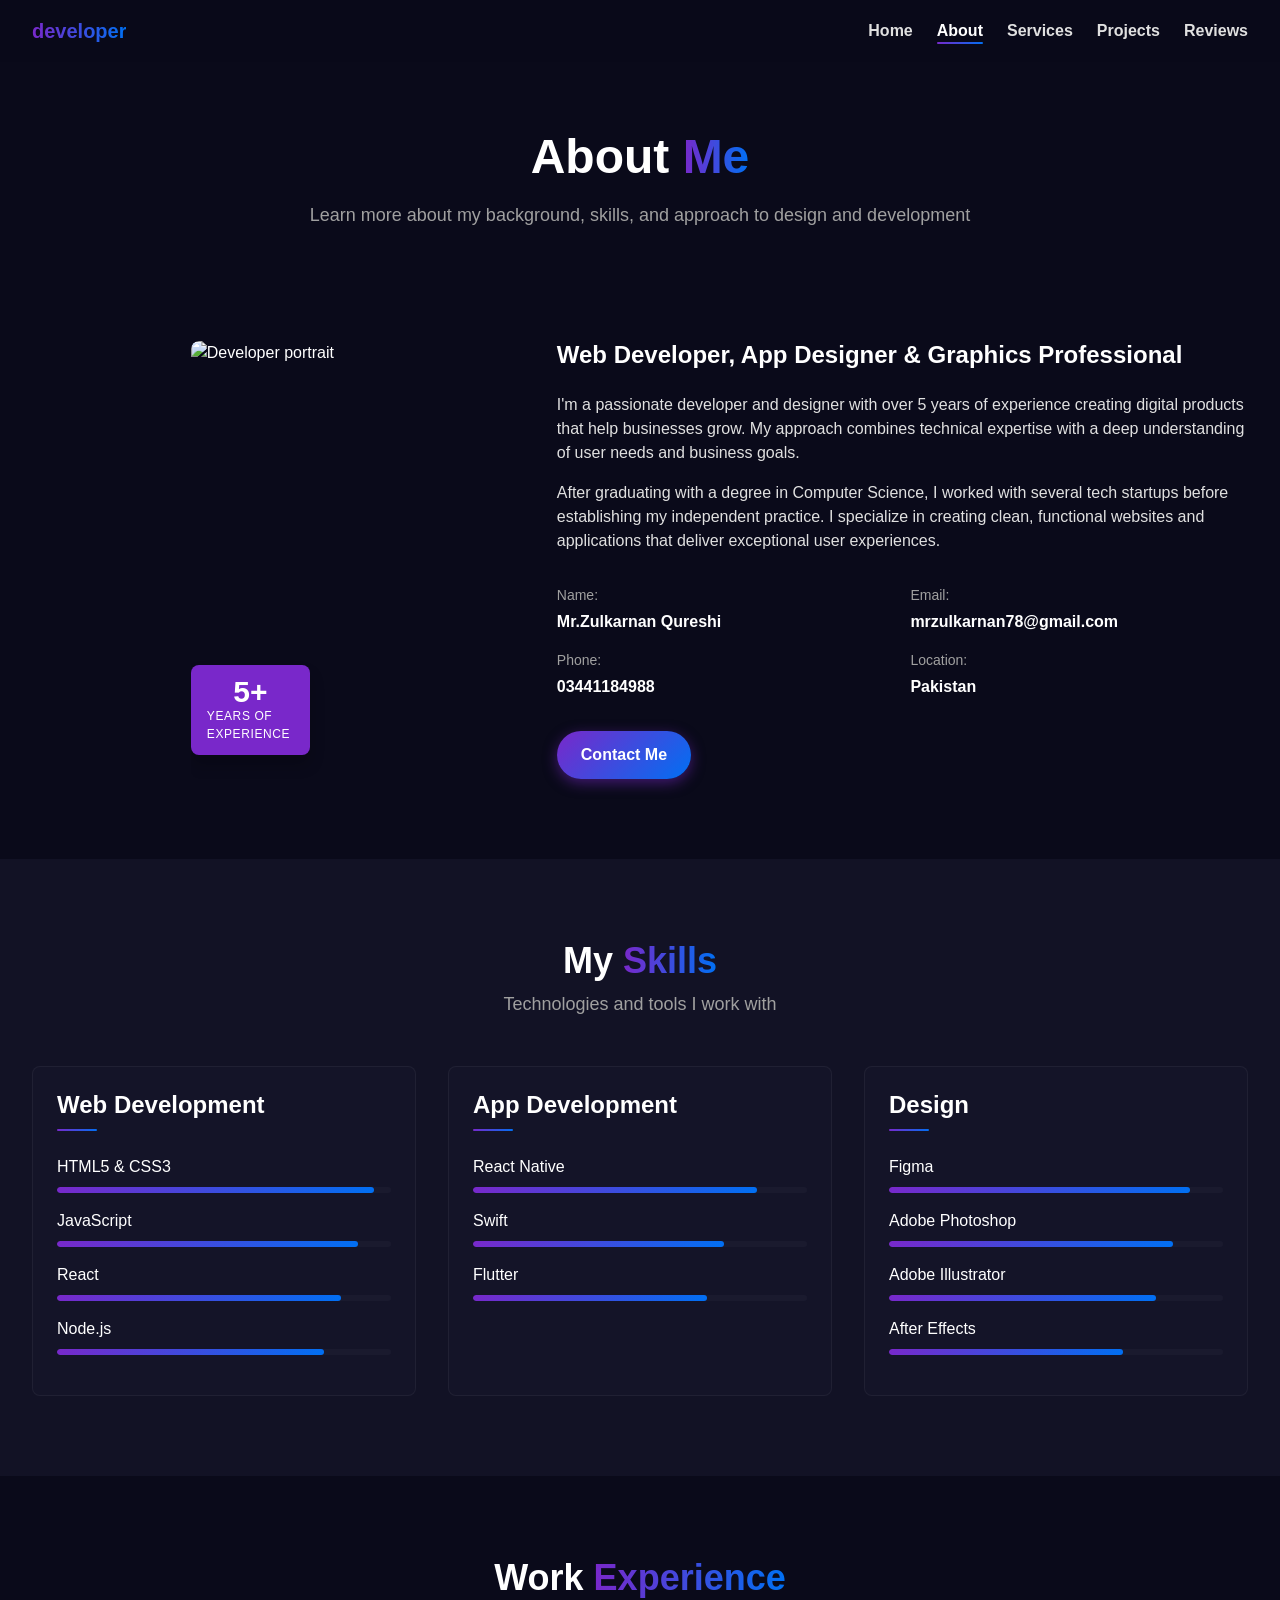
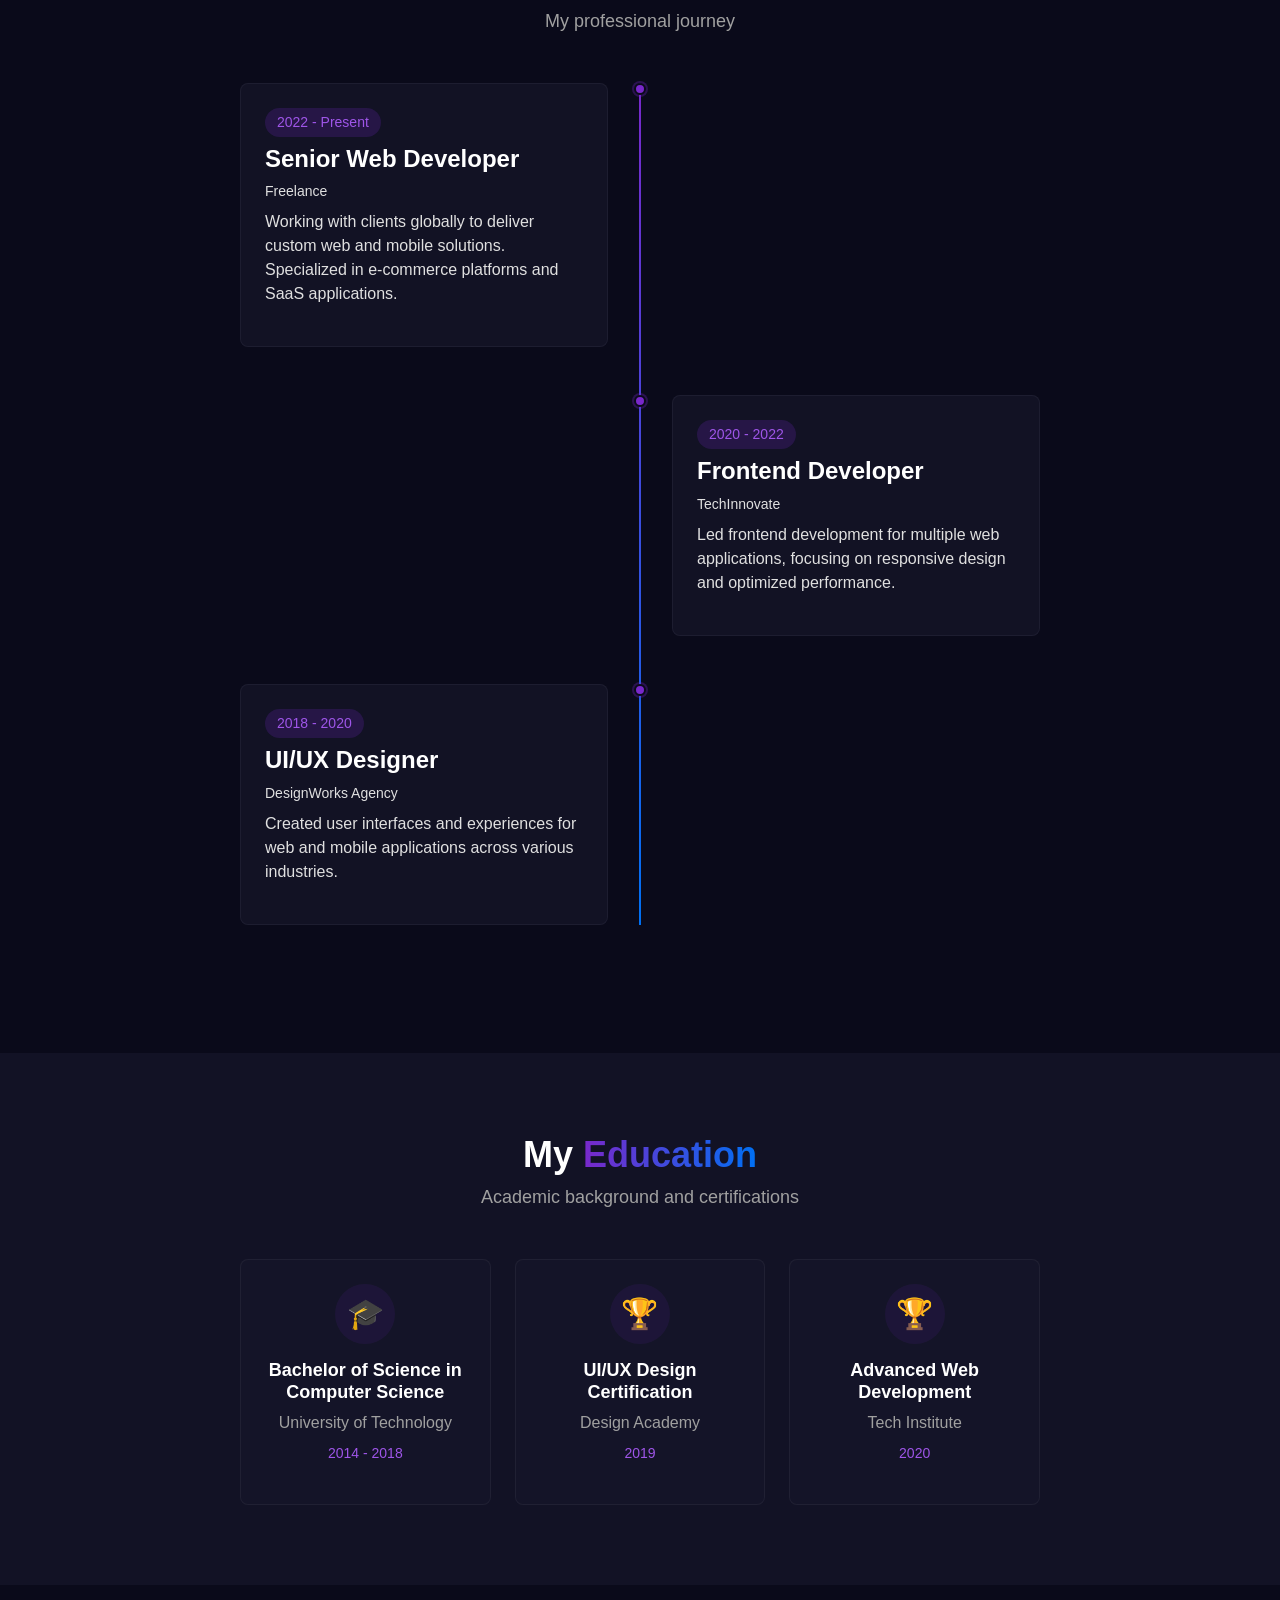
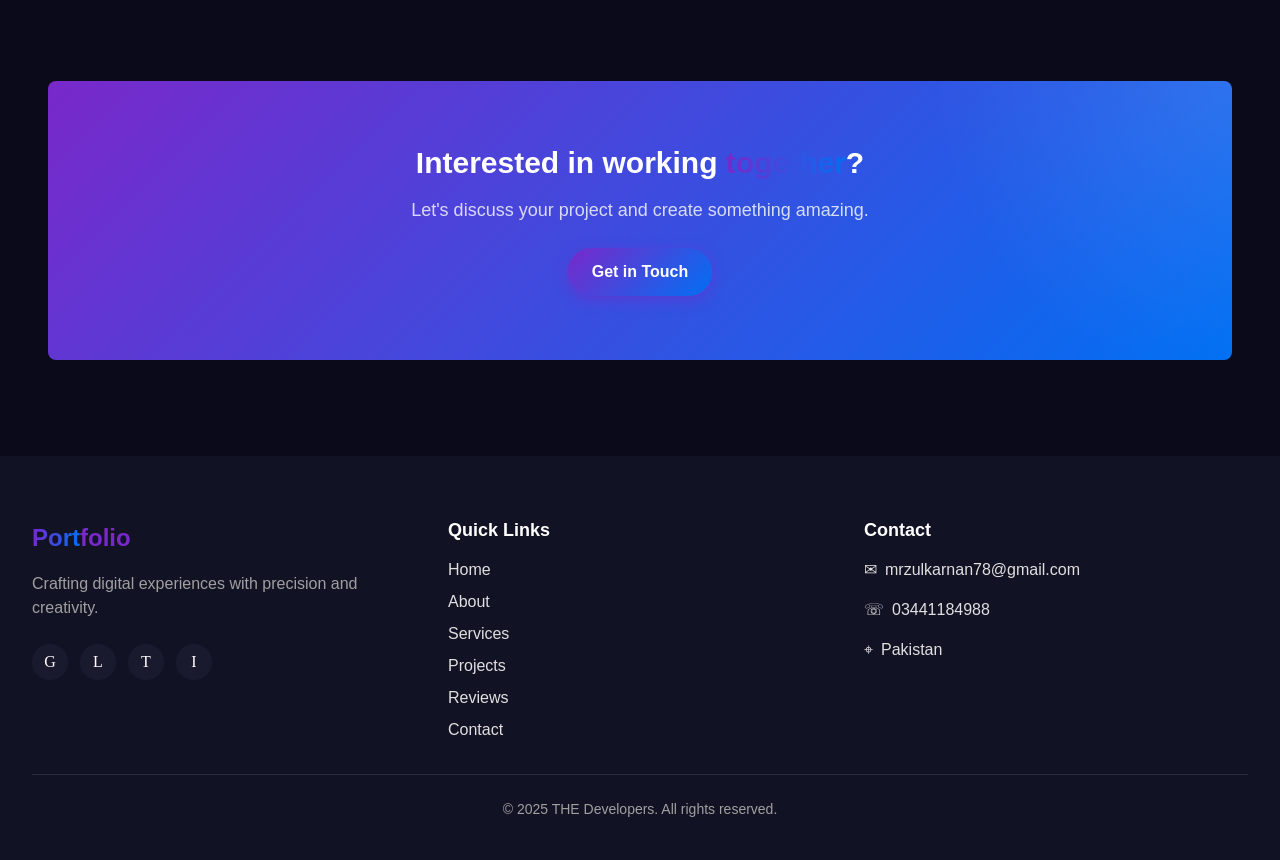
==== commit 30dec646: "Update about.html" ====
--- a/about.html
+++ b/about.html
@@ -37,7 +37,7 @@
           <li><a href="services.html">Services</a></li>
           <li><a href="projects.html">Projects</a></li>
           <li><a href="reviews.html">Reviews</a></li>
-          <li><a href="contact.html">Contact</a></li>
+         
         </ul>
       </nav>
     </div>
